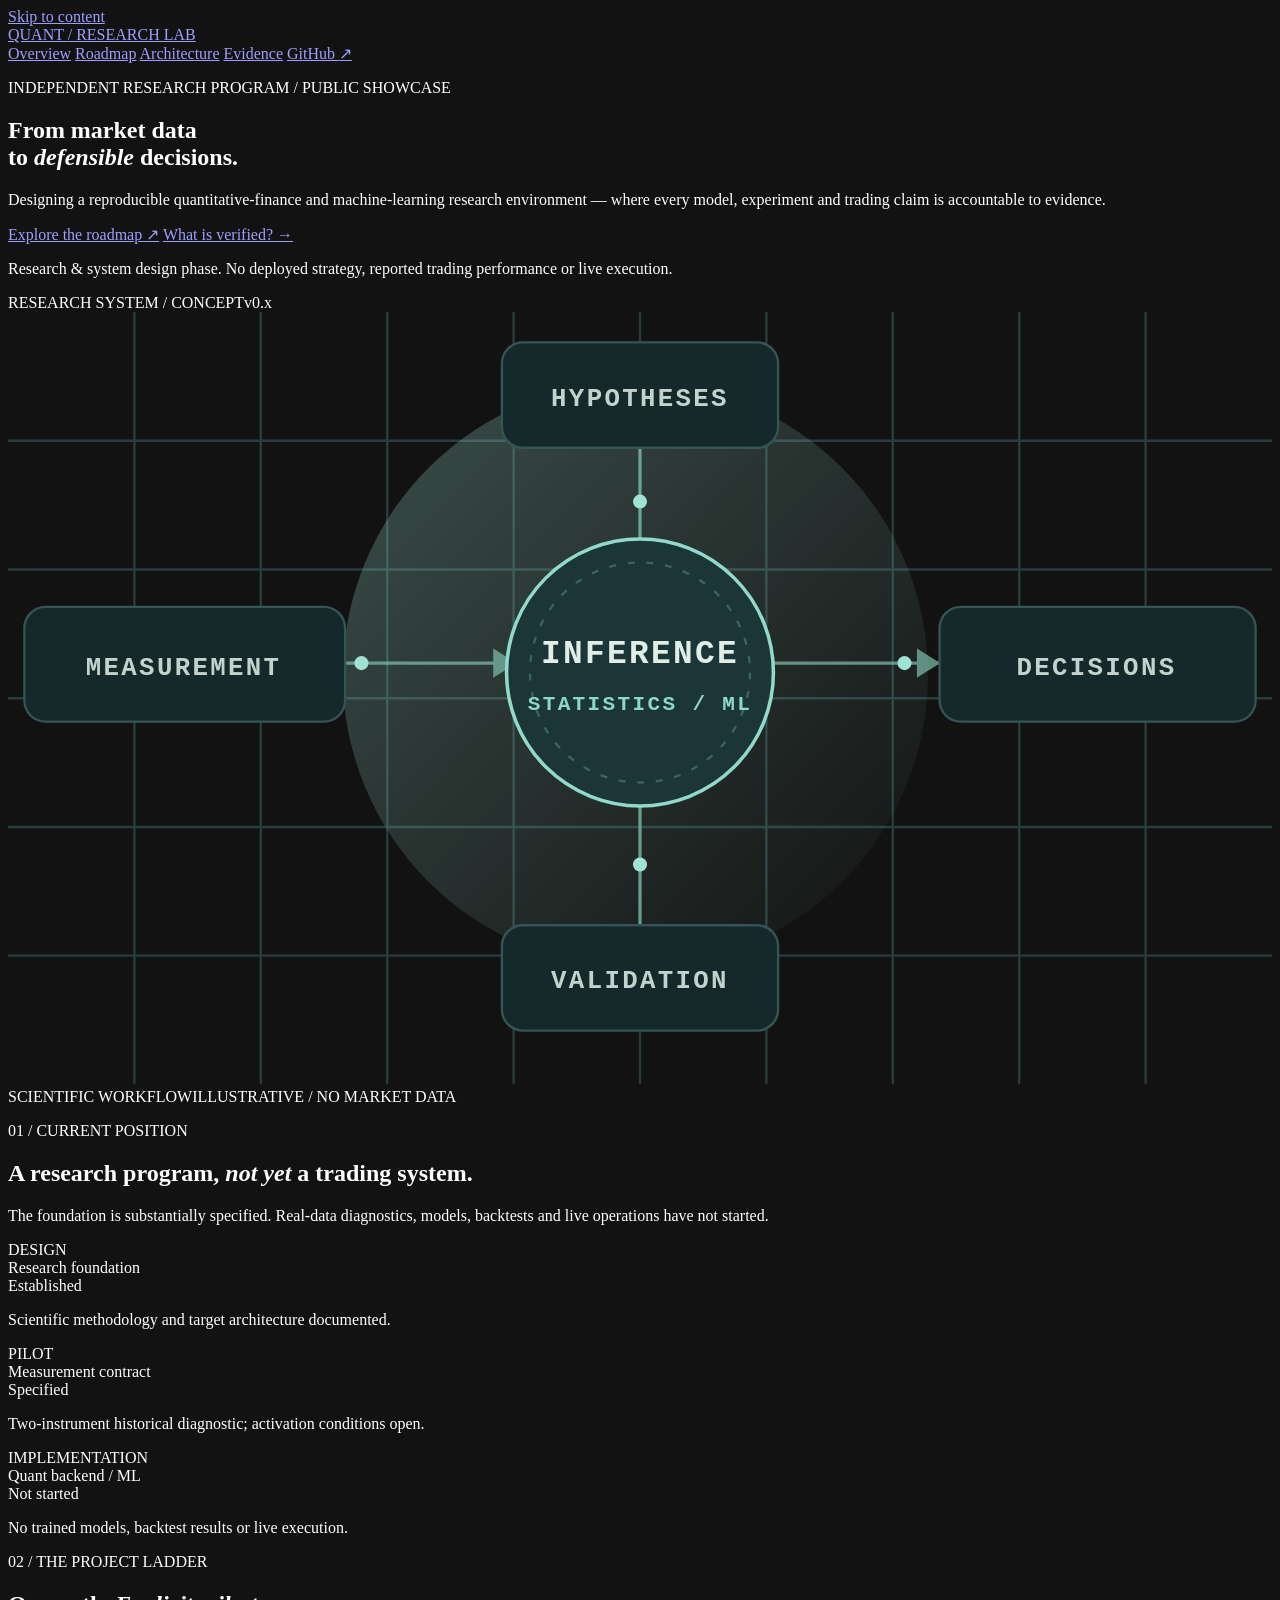
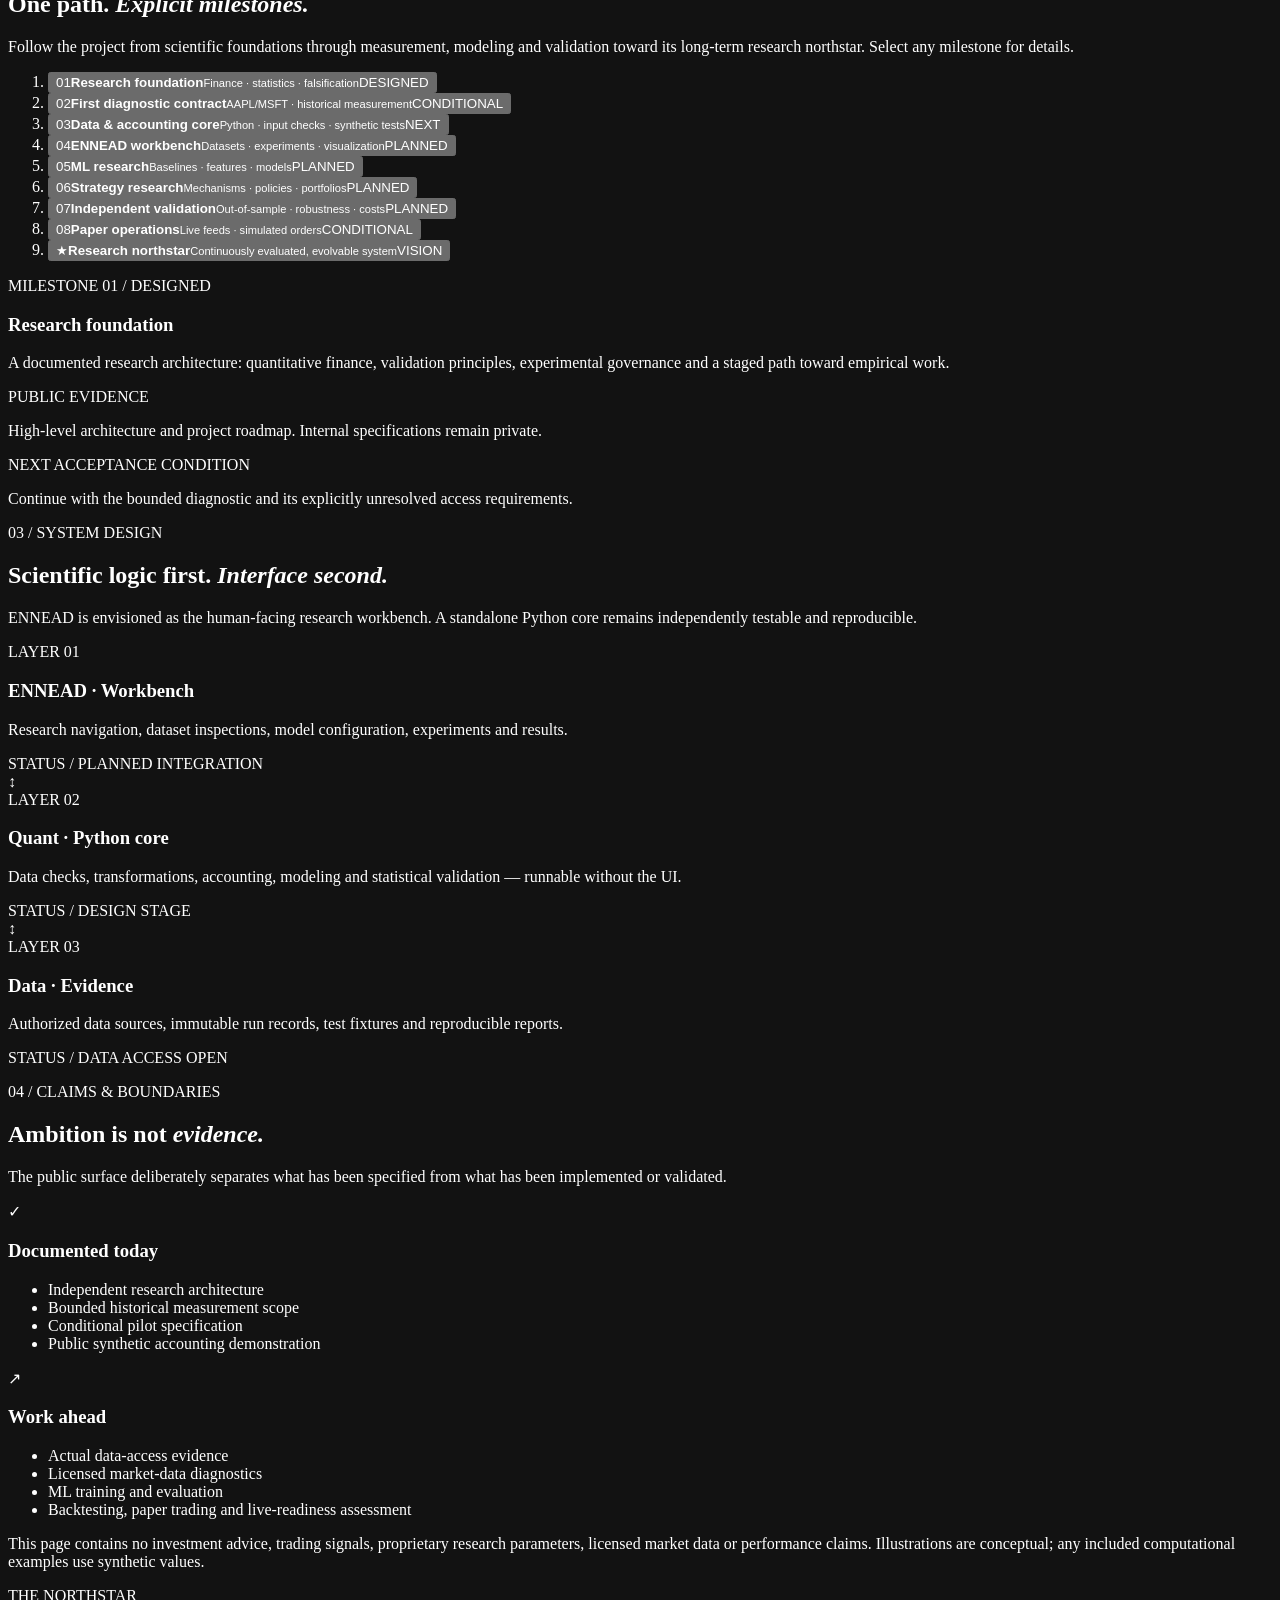
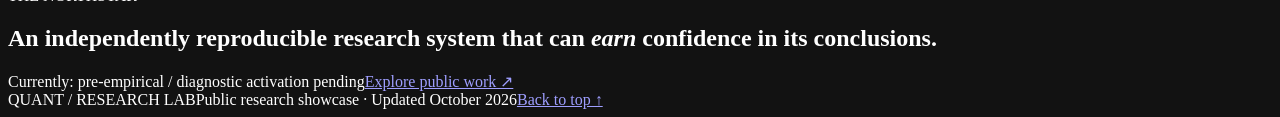
==== index.html @ 2a497c5c "Publish public quantitative research showcase foundation" ====
<!doctype html>
<html lang="en">
<head>
  <meta charset="utf-8" />
  <meta name="viewport" content="width=device-width, initial-scale=1" />
  <meta name="color-scheme" content="dark" />
  <meta name="description" content="An independent quantitative research program connecting market data, scientific validation and machine learning. Public overview and synthetic demonstration." />
  <meta property="og:title" content="Quant Research Lab | Research, rigor, implementation" />
  <meta property="og:description" content="A transparent project roadmap toward a reproducible quantitative ML research platform." />
  <title>Quant Research Lab — Project Overview</title>
  <link rel="icon" href="assets/favicon.svg" type="image/svg+xml" />
  <link rel="stylesheet" href="assets/styles.css" />
  <script src="assets/app.js" defer></script>
</head>
<body>
  <a class="skip" href="#main">Skip to content</a>
  <header class="topbar">
    <div class="container topbar-inner">
      <a class="brand" href="#top" aria-label="Quant Research Lab home">
        <span class="brand-icon" aria-hidden="true"><span></span><span></span><span></span></span>
        <span>QUANT <span class="brand-dim">/ RESEARCH LAB</span></span>
      </a>
      <nav class="nav" aria-label="Primary navigation">
        <a href="#overview">Overview</a>
        <a href="#roadmap">Roadmap</a>
        <a href="#architecture">Architecture</a>
        <a href="#evidence">Evidence</a>
        <a class="github-link" href="https://github.com/Weini247" rel="noopener noreferrer" target="_blank">GitHub ↗</a>
      </nav>
    </div>
  </header>
  <main id="main">
    <section class="hero container" id="top">
      <div class="hero-text">
        <p class="eyebrow"><span class="pulse" aria-hidden="true"></span> INDEPENDENT RESEARCH PROGRAM <span class="eyebrow-sep">/</span> PUBLIC SHOWCASE</p>
        <h1>From market data<br>to <em>defensible</em> decisions.</h1>
        <p class="lead">Designing a reproducible quantitative-finance and machine-learning research environment — where every model, experiment and trading claim is accountable to evidence.</p>
        <div class="hero-actions">
          <a class="primary-button" href="#roadmap">Explore the roadmap <span aria-hidden="true">↗</span></a>
          <a class="text-button" href="#evidence">What is verified? <span aria-hidden="true">→</span></a>
        </div>
        <p class="hero-footnote">Research & system design phase. No deployed strategy, reported trading performance or live execution.</p>
      </div>
      <div class="hero-visual" aria-label="Stylized system illustration showing the research process, not live market data">
        <div class="visual-topline"><span>RESEARCH SYSTEM / CONCEPT</span><span>v0.x</span></div>
        <svg viewBox="0 0 540 330" role="img" aria-label="Diagram linking measurement, inference, decisions and validation" xmlns="http://www.w3.org/2000/svg">
          <defs><linearGradient id="halo" x1="0" y1="0" x2="1" y2="1"><stop offset="0" stop-color="#9bdcce" stop-opacity=".3"/><stop offset="1" stop-color="#9bdcce" stop-opacity="0"/></linearGradient></defs>
          <g stroke="#273d3e" stroke-width="1" fill="none"><path d="M0 55H540M0 110H540M0 165H540M0 220H540M0 275H540M54 0V330M108 0V330M162 0V330M216 0V330M270 0V330M324 0V330M378 0V330M432 0V330M486 0V330"/></g>
          <circle cx="268" cy="155" r="125" fill="url(#halo)"/>
          <g stroke="#87cbba" stroke-width="1.4" fill="none" opacity=".65"><path d="M144 150H216"/><path d="M324 150H398"/><path d="M270 105V58"/><path d="M270 204V262"/><path d="M216 150l-8-5v10z" fill="#87cbba"/><path d="M397 150l-8-5v10z" fill="#87cbba"/></g>
          <g font-family="ui-monospace, SFMono-Regular, Consolas, monospace" text-anchor="middle" font-size="11" font-weight="600" letter-spacing="1">
          <rect x="7" y="126" width="137" height="49" rx="9" fill="#15282a" stroke="#355456"/><text x="75" y="155" fill="#c3d2cc">MEASUREMENT</text>
          <rect x="398" y="126" width="135" height="49" rx="9" fill="#15282a" stroke="#355456"/><text x="465" y="155" fill="#c3d2cc">DECISIONS</text>
          <rect x="211" y="13" width="118" height="45" rx="9" fill="#15282a" stroke="#355456"/><text x="270" y="40" fill="#c3d2cc">HYPOTHESES</text>
          <rect x="211" y="262" width="118" height="45" rx="9" fill="#15282a" stroke="#355456"/><text x="270" y="289" fill="#c3d2cc">VALIDATION</text>
          <circle cx="270" cy="154" r="57" fill="#1c3637" stroke="#91d9c8" stroke-width="1.5"/><circle cx="270" cy="154" r="47" fill="none" stroke="#6da998" stroke-opacity=".4" stroke-dasharray="3 5"/><text x="270" y="150" fill="#e0eee7" font-size="14">INFERENCE</text><text x="270" y="170" fill="#8dd8c6" font-size="9">STATISTICS / ML</text>
          </g>
          <g fill="#a0e3d4"><circle cx="151" cy="150" r="3"/><circle cx="383" cy="150" r="3"/><circle cx="270" cy="81" r="3"/><circle cx="270" cy="236" r="3"/></g>
        </svg>
        <div class="visual-bottom"><span><i class="legend-square"></i> SCIENTIFIC WORKFLOW</span><span>ILLUSTRATIVE / NO MARKET DATA</span></div>
      </div>
    </section>

    <section id="overview" class="container section overview">
      <div class="section-heading"><p class="eyebrow">01 / CURRENT POSITION</p><h2>A research program, <em>not yet</em> a trading system.</h2><p>The foundation is substantially specified. Real-data diagnostics, models, backtests and live operations have not started.</p></div>
      <div class="stats-grid">
        <article class="stat-card"><span class="stat-id">DESIGN</span><div class="stat-head">Research foundation</div><div class="stat-value">Established</div><p>Scientific methodology and target architecture documented.</p></article>
        <article class="stat-card"><span class="stat-id">PILOT</span><div class="stat-head">Measurement contract</div><div class="stat-value">Specified</div><p>Two-instrument historical diagnostic; activation conditions open.</p></article>
        <article class="stat-card"><span class="stat-id">IMPLEMENTATION</span><div class="stat-head">Quant backend / ML</div><div class="stat-value">Not started</div><p>No trained models, backtest results or live execution.</p></article>
      </div>
    </section>

    <section id="roadmap" class="container section roadmap-section">
      <div class="section-heading split-heading"><div><p class="eyebrow">02 / THE PROJECT LADDER</p><h2>One path. <em>Explicit milestones.</em></h2></div><p>Follow the project from scientific foundations through measurement, modeling and validation toward its long-term research northstar. Select any milestone for details.</p></div>
      <div class="roadmap-layout">
        <ol id="roadmap-list" class="timeline" aria-label="Project milestones">
          <li><button type="button" class="stage is-selected" data-stage="foundation"><span class="stage-index">01</span><span class="stage-text"><strong>Research foundation</strong><small>Finance · statistics · falsification</small></span><span class="state state-designed">DESIGNED</span></button></li>
          <li><button type="button" class="stage" data-stage="contract"><span class="stage-index">02</span><span class="stage-text"><strong>First diagnostic contract</strong><small>AAPL/MSFT · historical measurement</small></span><span class="state state-conditional">CONDITIONAL</span></button></li>
          <li><button type="button" class="stage" data-stage="data"><span class="stage-index">03</span><span class="stage-text"><strong>Data & accounting core</strong><small>Python · input checks · synthetic tests</small></span><span class="state state-next">NEXT</span></button></li>
          <li><button type="button" class="stage" data-stage="ennead"><span class="stage-index">04</span><span class="stage-text"><strong>ENNEAD workbench</strong><small>Datasets · experiments · visualization</small></span><span class="state">PLANNED</span></button></li>
          <li><button type="button" class="stage" data-stage="ml"><span class="stage-index">05</span><span class="stage-text"><strong>ML research</strong><small>Baselines · features · models</small></span><span class="state">PLANNED</span></button></li>
          <li><button type="button" class="stage" data-stage="strategies"><span class="stage-index">06</span><span class="stage-text"><strong>Strategy research</strong><small>Mechanisms · policies · portfolios</small></span><span class="state">PLANNED</span></button></li>
          <li><button type="button" class="stage" data-stage="validation"><span class="stage-index">07</span><span class="stage-text"><strong>Independent validation</strong><small>Out-of-sample · robustness · costs</small></span><span class="state">PLANNED</span></button></li>
          <li><button type="button" class="stage" data-stage="paper"><span class="stage-index">08</span><span class="stage-text"><strong>Paper operations</strong><small>Live feeds · simulated orders</small></span><span class="state">CONDITIONAL</span></button></li>
          <li><button type="button" class="stage" data-stage="northstar"><span class="stage-index stage-northstar">★</span><span class="stage-text"><strong>Research northstar</strong><small>Continuously evaluated, evolvable system</small></span><span class="state state-northstar">VISION</span></button></li>
        </ol>
        <aside class="stage-detail" id="stage-detail" aria-live="polite" aria-atomic="true"><p class="eyebrow" id="detail-label">MILESTONE 01 / DESIGNED</p><h3 id="detail-title">Research foundation</h3><p id="detail-body">A documented research architecture: quantitative finance, validation principles, experimental governance and a staged path toward empirical work.</p><div class="detail-divider"></div><p class="detail-key">PUBLIC EVIDENCE</p><p id="detail-evidence">High-level architecture and project roadmap. Internal specifications remain private.</p><p class="detail-key">NEXT ACCEPTANCE CONDITION</p><p id="detail-next">Continue with the bounded diagnostic and its explicitly unresolved access requirements.</p></aside>
      </div>
    </section>

    <section id="architecture" class="container section architecture-section">
      <div class="section-heading"><p class="eyebrow">03 / SYSTEM DESIGN</p><h2>Scientific logic first. <em>Interface second.</em></h2><p>ENNEAD is envisioned as the human-facing research workbench. A standalone Python core remains independently testable and reproducible.</p></div>
      <div class="architecture-grid">
        <div class="architecture-card"><div class="arch-index">LAYER 01</div><h3>ENNEAD · Workbench</h3><p>Research navigation, dataset inspections, model configuration, experiments and results.</p><span>STATUS / PLANNED INTEGRATION</span></div>
        <div class="arch-link" aria-hidden="true">↕</div>
        <div class="architecture-card"><div class="arch-index">LAYER 02</div><h3>Quant · Python core</h3><p>Data checks, transformations, accounting, modeling and statistical validation — runnable without the UI.</p><span>STATUS / DESIGN STAGE</span></div>
        <div class="arch-link" aria-hidden="true">↕</div>
        <div class="architecture-card"><div class="arch-index">LAYER 03</div><h3>Data · Evidence</h3><p>Authorized data sources, immutable run records, test fixtures and reproducible reports.</p><span>STATUS / DATA ACCESS OPEN</span></div>
      </div>
    </section>

    <section id="evidence" class="container section evidence-section">
      <div class="section-heading"><p class="eyebrow">04 / CLAIMS & BOUNDARIES</p><h2>Ambition is not <em>evidence.</em></h2><p>The public surface deliberately separates what has been specified from what has been implemented or validated.</p></div>
      <div class="evidence-grid">
        <div class="evidence-card"><span class="symbol-check">✓</span><h3>Documented today</h3><ul><li>Independent research architecture</li><li>Bounded historical measurement scope</li><li>Conditional pilot specification</li><li>Public synthetic accounting demonstration</li></ul></div>
        <div class="evidence-card"><span class="symbol-open">↗</span><h3>Work ahead</h3><ul><li>Actual data-access evidence</li><li>Licensed market-data diagnostics</li><li>ML training and evaluation</li><li>Backtesting, paper trading and live-readiness assessment</li></ul></div>
      </div>
      <p class="disclosure">This page contains no investment advice, trading signals, proprietary research parameters, licensed market data or performance claims. Illustrations are conceptual; any included computational examples use synthetic values.</p>
    </section>

    <section class="container section closing"><p class="eyebrow">THE NORTHSTAR</p><h2>An independently reproducible research system that can <em>earn</em> confidence in its conclusions.</h2><div class="closing-row"><span>Currently: pre-empirical / diagnostic activation pending</span><a href="https://github.com/Weini247" target="_blank" rel="noopener noreferrer">Explore public work ↗</a></div></section>
  </main>
  <footer class="footer"><div class="container footer-inner"><span>QUANT / RESEARCH LAB</span><span>Public research showcase · Updated October 2026</span><a href="#top">Back to top ↑</a></div></footer>
</body>
</html>
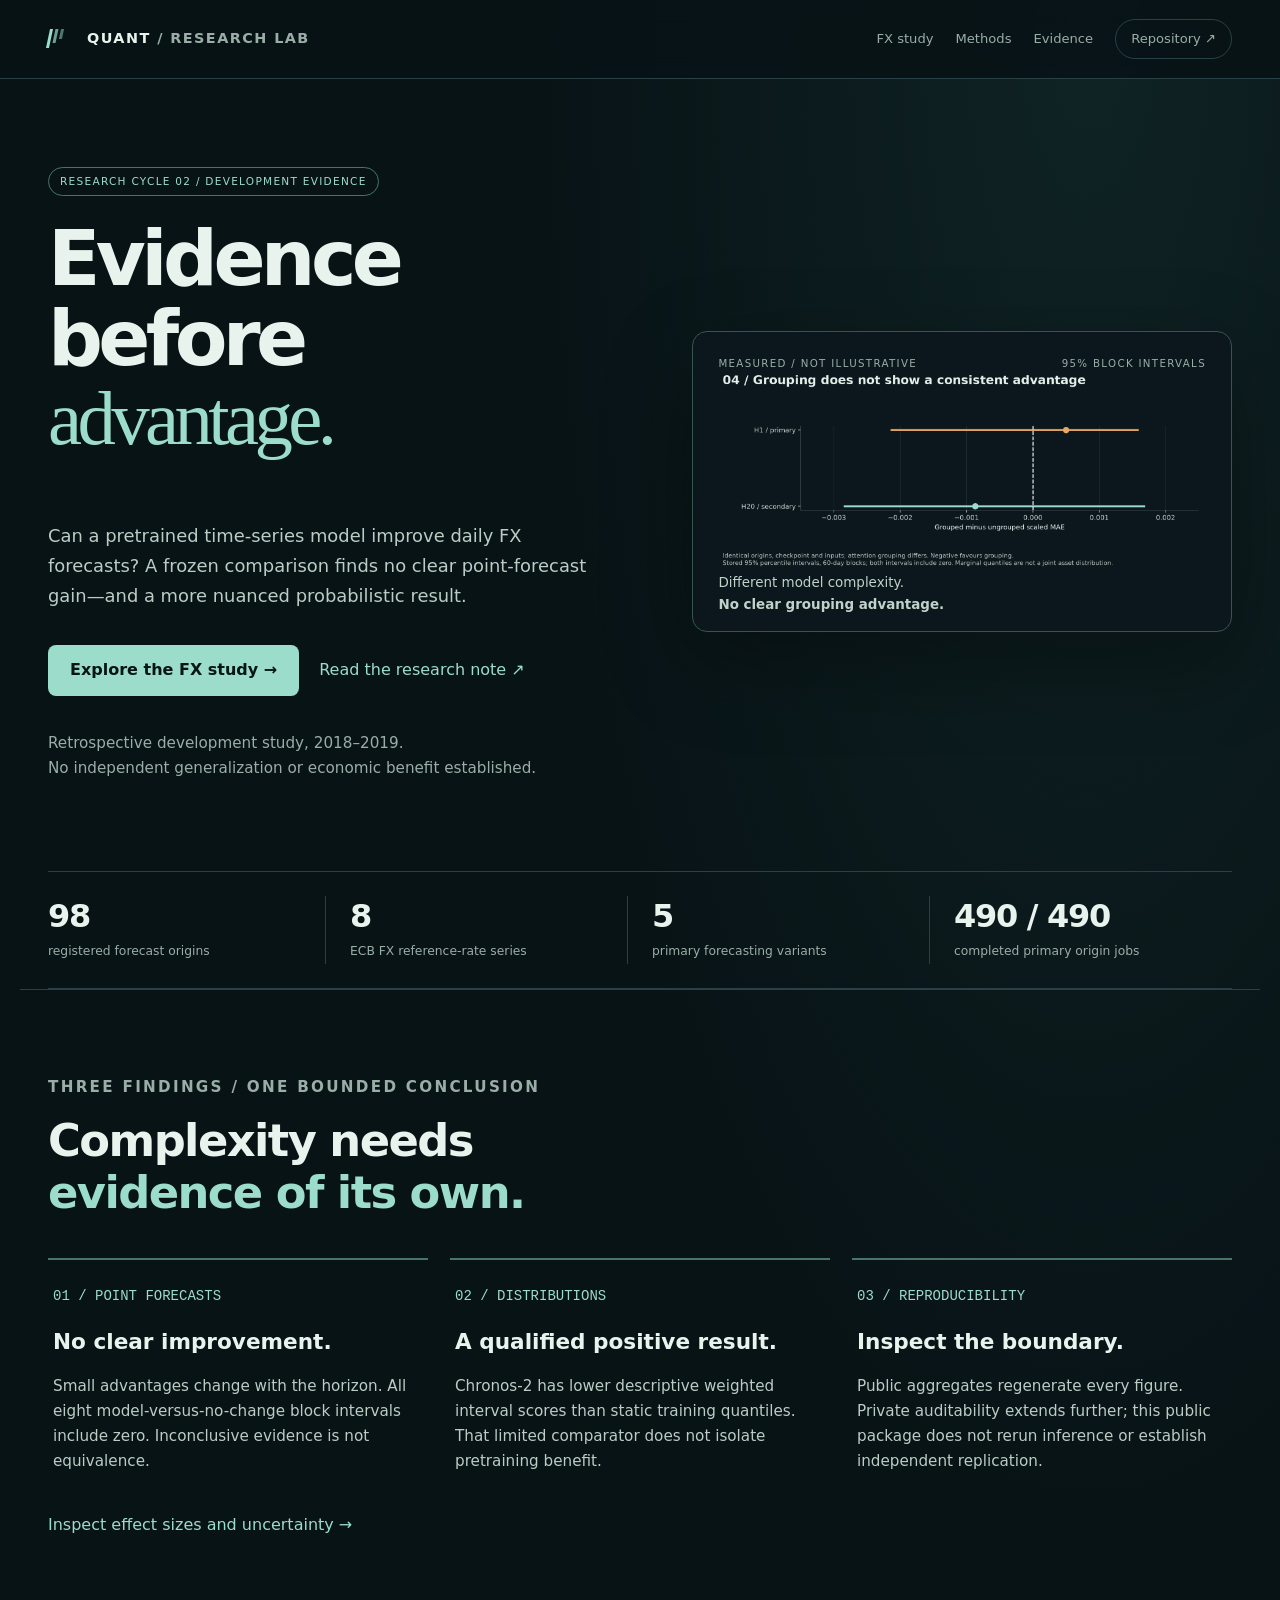
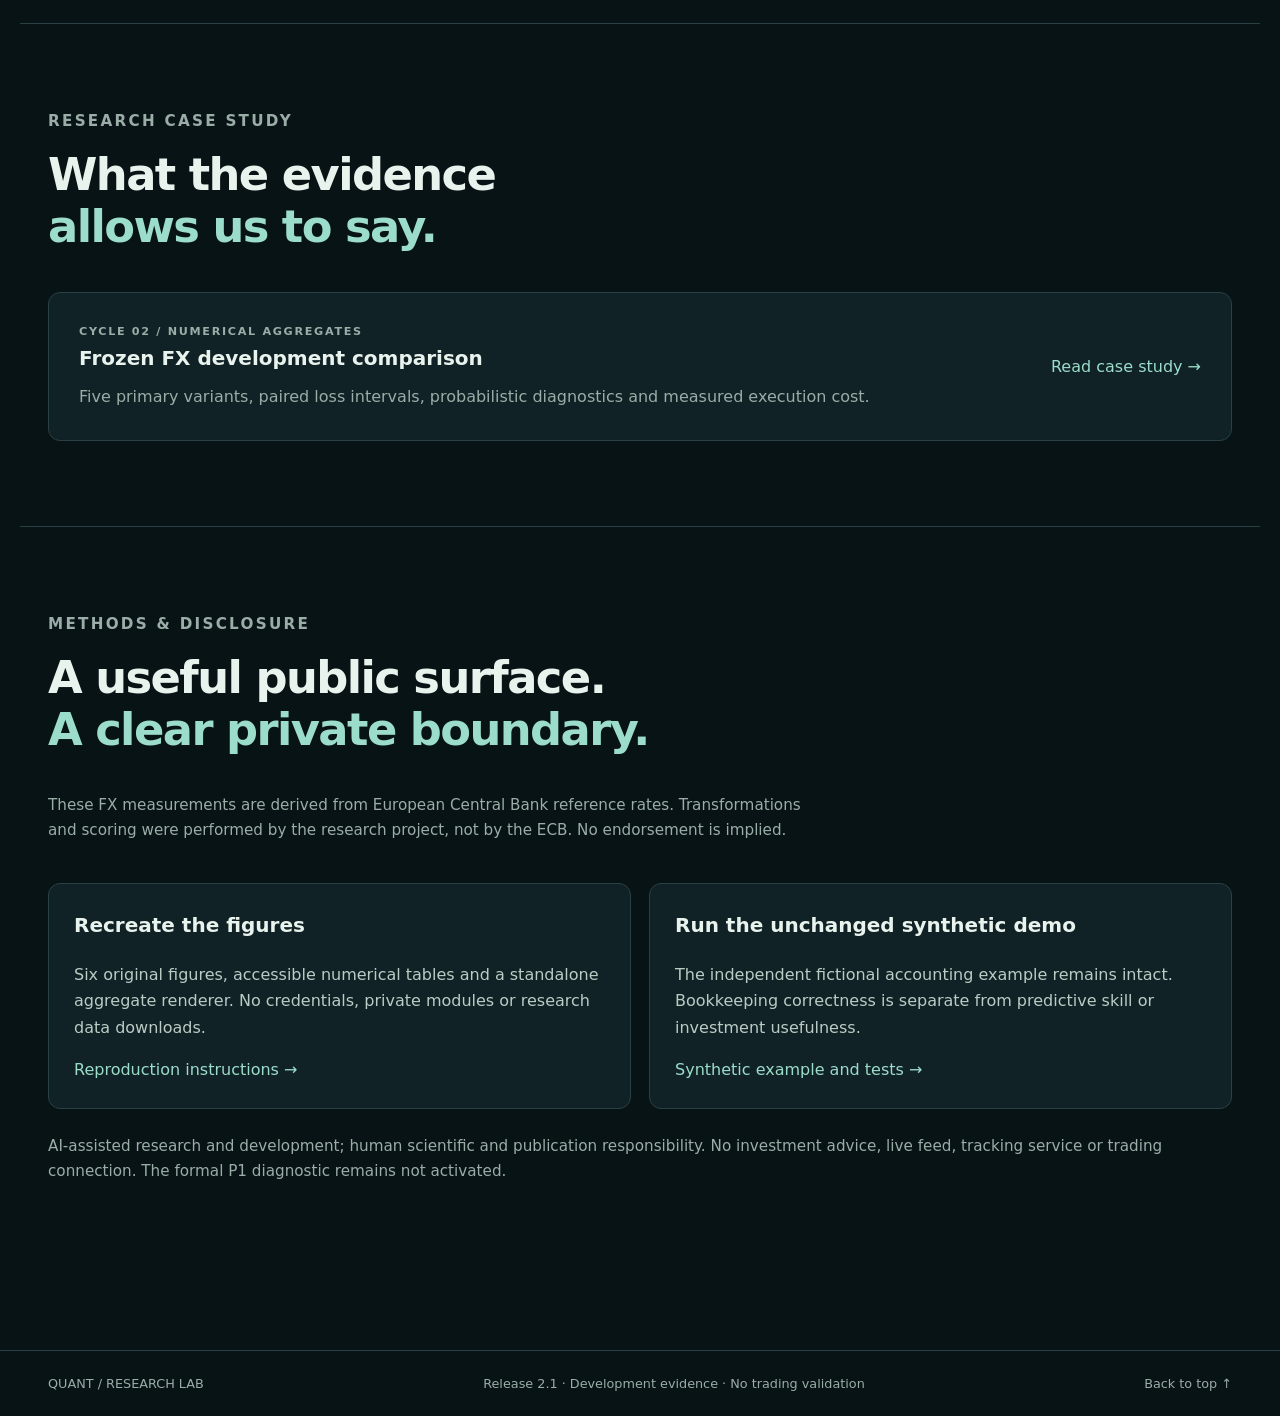
==== commit 9a5da277: "Release v2.1: publish verified FX development research showcase Publish ECB-derived development aggr" ====
--- a/index.html
+++ b/index.html
@@ -1,115 +1 @@
-<!doctype html>
-<html lang="en">
-<head>
-  <meta charset="utf-8" />
-  <meta name="viewport" content="width=device-width, initial-scale=1" />
-  <meta name="color-scheme" content="dark" />
-  <meta name="description" content="An independent quantitative research program connecting market data, scientific validation and machine learning. Public overview and synthetic demonstration." />
-  <meta property="og:title" content="Quant Research Lab | Research, rigor, implementation" />
-  <meta property="og:description" content="A transparent project roadmap toward a reproducible quantitative ML research platform." />
-  <title>Quant Research Lab — Project Overview</title>
-  <link rel="icon" href="assets/favicon.svg" type="image/svg+xml" />
-  <link rel="stylesheet" href="assets/styles.css" />
-  <script src="assets/app.js" defer></script>
-</head>
-<body>
-  <a class="skip" href="#main">Skip to content</a>
-  <header class="topbar">
-    <div class="container topbar-inner">
-      <a class="brand" href="#top" aria-label="Quant Research Lab home">
-        <span class="brand-icon" aria-hidden="true"><span></span><span></span><span></span></span>
-        <span>QUANT <span class="brand-dim">/ RESEARCH LAB</span></span>
-      </a>
-      <nav class="nav" aria-label="Primary navigation">
-        <a href="#overview">Overview</a>
-        <a href="#roadmap">Roadmap</a>
-        <a href="#architecture">Architecture</a>
-        <a href="#evidence">Evidence</a>
-        <a class="github-link" href="https://github.com/Weini247" rel="noopener noreferrer" target="_blank">GitHub ↗</a>
-      </nav>
-    </div>
-  </header>
-  <main id="main">
-    <section class="hero container" id="top">
-      <div class="hero-text">
-        <p class="eyebrow"><span class="pulse" aria-hidden="true"></span> INDEPENDENT RESEARCH PROGRAM <span class="eyebrow-sep">/</span> PUBLIC SHOWCASE</p>
-        <h1>From market data<br>to <em>defensible</em> decisions.</h1>
-        <p class="lead">Designing a reproducible quantitative-finance and machine-learning research environment — where every model, experiment and trading claim is accountable to evidence.</p>
-        <div class="hero-actions">
-          <a class="primary-button" href="#roadmap">Explore the roadmap <span aria-hidden="true">↗</span></a>
-          <a class="text-button" href="#evidence">What is verified? <span aria-hidden="true">→</span></a>
-        </div>
-        <p class="hero-footnote">Research & system design phase. No deployed strategy, reported trading performance or live execution.</p>
-      </div>
-      <div class="hero-visual" aria-label="Stylized system illustration showing the research process, not live market data">
-        <div class="visual-topline"><span>RESEARCH SYSTEM / CONCEPT</span><span>v0.x</span></div>
-        <svg viewBox="0 0 540 330" role="img" aria-label="Diagram linking measurement, inference, decisions and validation" xmlns="http://www.w3.org/2000/svg">
-          <defs><linearGradient id="halo" x1="0" y1="0" x2="1" y2="1"><stop offset="0" stop-color="#9bdcce" stop-opacity=".3"/><stop offset="1" stop-color="#9bdcce" stop-opacity="0"/></linearGradient></defs>
-          <g stroke="#273d3e" stroke-width="1" fill="none"><path d="M0 55H540M0 110H540M0 165H540M0 220H540M0 275H540M54 0V330M108 0V330M162 0V330M216 0V330M270 0V330M324 0V330M378 0V330M432 0V330M486 0V330"/></g>
-          <circle cx="268" cy="155" r="125" fill="url(#halo)"/>
-          <g stroke="#87cbba" stroke-width="1.4" fill="none" opacity=".65"><path d="M144 150H216"/><path d="M324 150H398"/><path d="M270 105V58"/><path d="M270 204V262"/><path d="M216 150l-8-5v10z" fill="#87cbba"/><path d="M397 150l-8-5v10z" fill="#87cbba"/></g>
-          <g font-family="ui-monospace, SFMono-Regular, Consolas, monospace" text-anchor="middle" font-size="11" font-weight="600" letter-spacing="1">
-          <rect x="7" y="126" width="137" height="49" rx="9" fill="#15282a" stroke="#355456"/><text x="75" y="155" fill="#c3d2cc">MEASUREMENT</text>
-          <rect x="398" y="126" width="135" height="49" rx="9" fill="#15282a" stroke="#355456"/><text x="465" y="155" fill="#c3d2cc">DECISIONS</text>
-          <rect x="211" y="13" width="118" height="45" rx="9" fill="#15282a" stroke="#355456"/><text x="270" y="40" fill="#c3d2cc">HYPOTHESES</text>
-          <rect x="211" y="262" width="118" height="45" rx="9" fill="#15282a" stroke="#355456"/><text x="270" y="289" fill="#c3d2cc">VALIDATION</text>
-          <circle cx="270" cy="154" r="57" fill="#1c3637" stroke="#91d9c8" stroke-width="1.5"/><circle cx="270" cy="154" r="47" fill="none" stroke="#6da998" stroke-opacity=".4" stroke-dasharray="3 5"/><text x="270" y="150" fill="#e0eee7" font-size="14">INFERENCE</text><text x="270" y="170" fill="#8dd8c6" font-size="9">STATISTICS / ML</text>
-          </g>
-          <g fill="#a0e3d4"><circle cx="151" cy="150" r="3"/><circle cx="383" cy="150" r="3"/><circle cx="270" cy="81" r="3"/><circle cx="270" cy="236" r="3"/></g>
-        </svg>
-        <div class="visual-bottom"><span><i class="legend-square"></i> SCIENTIFIC WORKFLOW</span><span>ILLUSTRATIVE / NO MARKET DATA</span></div>
-      </div>
-    </section>
-
-    <section id="overview" class="container section overview">
-      <div class="section-heading"><p class="eyebrow">01 / CURRENT POSITION</p><h2>A research program, <em>not yet</em> a trading system.</h2><p>The foundation is substantially specified. Real-data diagnostics, models, backtests and live operations have not started.</p></div>
-      <div class="stats-grid">
-        <article class="stat-card"><span class="stat-id">DESIGN</span><div class="stat-head">Research foundation</div><div class="stat-value">Established</div><p>Scientific methodology and target architecture documented.</p></article>
-        <article class="stat-card"><span class="stat-id">PILOT</span><div class="stat-head">Measurement contract</div><div class="stat-value">Specified</div><p>Two-instrument historical diagnostic; activation conditions open.</p></article>
-        <article class="stat-card"><span class="stat-id">IMPLEMENTATION</span><div class="stat-head">Quant backend / ML</div><div class="stat-value">Not started</div><p>No trained models, backtest results or live execution.</p></article>
-      </div>
-    </section>
-
-    <section id="roadmap" class="container section roadmap-section">
-      <div class="section-heading split-heading"><div><p class="eyebrow">02 / THE PROJECT LADDER</p><h2>One path. <em>Explicit milestones.</em></h2></div><p>Follow the project from scientific foundations through measurement, modeling and validation toward its long-term research northstar. Select any milestone for details.</p></div>
-      <div class="roadmap-layout">
-        <ol id="roadmap-list" class="timeline" aria-label="Project milestones">
-          <li><button type="button" class="stage is-selected" data-stage="foundation"><span class="stage-index">01</span><span class="stage-text"><strong>Research foundation</strong><small>Finance · statistics · falsification</small></span><span class="state state-designed">DESIGNED</span></button></li>
-          <li><button type="button" class="stage" data-stage="contract"><span class="stage-index">02</span><span class="stage-text"><strong>First diagnostic contract</strong><small>AAPL/MSFT · historical measurement</small></span><span class="state state-conditional">CONDITIONAL</span></button></li>
-          <li><button type="button" class="stage" data-stage="data"><span class="stage-index">03</span><span class="stage-text"><strong>Data & accounting core</strong><small>Python · input checks · synthetic tests</small></span><span class="state state-next">NEXT</span></button></li>
-          <li><button type="button" class="stage" data-stage="ennead"><span class="stage-index">04</span><span class="stage-text"><strong>ENNEAD workbench</strong><small>Datasets · experiments · visualization</small></span><span class="state">PLANNED</span></button></li>
-          <li><button type="button" class="stage" data-stage="ml"><span class="stage-index">05</span><span class="stage-text"><strong>ML research</strong><small>Baselines · features · models</small></span><span class="state">PLANNED</span></button></li>
-          <li><button type="button" class="stage" data-stage="strategies"><span class="stage-index">06</span><span class="stage-text"><strong>Strategy research</strong><small>Mechanisms · policies · portfolios</small></span><span class="state">PLANNED</span></button></li>
-          <li><button type="button" class="stage" data-stage="validation"><span class="stage-index">07</span><span class="stage-text"><strong>Independent validation</strong><small>Out-of-sample · robustness · costs</small></span><span class="state">PLANNED</span></button></li>
-          <li><button type="button" class="stage" data-stage="paper"><span class="stage-index">08</span><span class="stage-text"><strong>Paper operations</strong><small>Live feeds · simulated orders</small></span><span class="state">CONDITIONAL</span></button></li>
-          <li><button type="button" class="stage" data-stage="northstar"><span class="stage-index stage-northstar">★</span><span class="stage-text"><strong>Research northstar</strong><small>Continuously evaluated, evolvable system</small></span><span class="state state-northstar">VISION</span></button></li>
-        </ol>
-        <aside class="stage-detail" id="stage-detail" aria-live="polite" aria-atomic="true"><p class="eyebrow" id="detail-label">MILESTONE 01 / DESIGNED</p><h3 id="detail-title">Research foundation</h3><p id="detail-body">A documented research architecture: quantitative finance, validation principles, experimental governance and a staged path toward empirical work.</p><div class="detail-divider"></div><p class="detail-key">PUBLIC EVIDENCE</p><p id="detail-evidence">High-level architecture and project roadmap. Internal specifications remain private.</p><p class="detail-key">NEXT ACCEPTANCE CONDITION</p><p id="detail-next">Continue with the bounded diagnostic and its explicitly unresolved access requirements.</p></aside>
-      </div>
-    </section>
-
-    <section id="architecture" class="container section architecture-section">
-      <div class="section-heading"><p class="eyebrow">03 / SYSTEM DESIGN</p><h2>Scientific logic first. <em>Interface second.</em></h2><p>ENNEAD is envisioned as the human-facing research workbench. A standalone Python core remains independently testable and reproducible.</p></div>
-      <div class="architecture-grid">
-        <div class="architecture-card"><div class="arch-index">LAYER 01</div><h3>ENNEAD · Workbench</h3><p>Research navigation, dataset inspections, model configuration, experiments and results.</p><span>STATUS / PLANNED INTEGRATION</span></div>
-        <div class="arch-link" aria-hidden="true">↕</div>
-        <div class="architecture-card"><div class="arch-index">LAYER 02</div><h3>Quant · Python core</h3><p>Data checks, transformations, accounting, modeling and statistical validation — runnable without the UI.</p><span>STATUS / DESIGN STAGE</span></div>
-        <div class="arch-link" aria-hidden="true">↕</div>
-        <div class="architecture-card"><div class="arch-index">LAYER 03</div><h3>Data · Evidence</h3><p>Authorized data sources, immutable run records, test fixtures and reproducible reports.</p><span>STATUS / DATA ACCESS OPEN</span></div>
-      </div>
-    </section>
-
-    <section id="evidence" class="container section evidence-section">
-      <div class="section-heading"><p class="eyebrow">04 / CLAIMS & BOUNDARIES</p><h2>Ambition is not <em>evidence.</em></h2><p>The public surface deliberately separates what has been specified from what has been implemented or validated.</p></div>
-      <div class="evidence-grid">
-        <div class="evidence-card"><span class="symbol-check">✓</span><h3>Documented today</h3><ul><li>Independent research architecture</li><li>Bounded historical measurement scope</li><li>Conditional pilot specification</li><li>Public synthetic accounting demonstration</li></ul></div>
-        <div class="evidence-card"><span class="symbol-open">↗</span><h3>Work ahead</h3><ul><li>Actual data-access evidence</li><li>Licensed market-data diagnostics</li><li>ML training and evaluation</li><li>Backtesting, paper trading and live-readiness assessment</li></ul></div>
-      </div>
-      <p class="disclosure">This page contains no investment advice, trading signals, proprietary research parameters, licensed market data or performance claims. Illustrations are conceptual; any included computational examples use synthetic values.</p>
-    </section>
-
-    <section class="container section closing"><p class="eyebrow">THE NORTHSTAR</p><h2>An independently reproducible research system that can <em>earn</em> confidence in its conclusions.</h2><div class="closing-row"><span>Currently: pre-empirical / diagnostic activation pending</span><a href="https://github.com/Weini247" target="_blank" rel="noopener noreferrer">Explore public work ↗</a></div></section>
-  </main>
-  <footer class="footer"><div class="container footer-inner"><span>QUANT / RESEARCH LAB</span><span>Public research showcase · Updated October 2026</span><a href="#top">Back to top ↑</a></div></footer>
-</body>
-</html>+<!doctype html><html lang="en"><head><meta charset="utf-8"><meta name="viewport" content="width=device-width, initial-scale=1"><meta name="color-scheme" content="dark"><meta name="description" content="A reproducible visual case study of five FX forecasting variants on 98 development origins. No clear point-forecast improvement; no independent validation."><meta http-equiv="Content-Security-Policy" content="default-src 'self'; script-src 'self'; style-src 'self'; img-src 'self'; connect-src 'none'; object-src 'none'; base-uri 'none'; form-action 'none'"><title>Evidence before advantage — Quant Research Lab</title><link rel="icon" href="assets/favicon.svg" type="image/svg+xml"><link rel="stylesheet" href="assets/styles.css"><link rel="stylesheet" href="assets/fx.css"><script src="assets/fx-data.js" defer></script><script src="assets/fx.js" defer></script></head><body><a class="skip" href="#main">Skip to content</a><header class="topbar"><div class="container topbar-inner"><a class="brand" href="index.html" aria-label="Quant Research Lab home"><span class="brand-icon" aria-hidden="true"><span></span><span></span><span></span></span><span>QUANT <span class="brand-dim">/ RESEARCH LAB</span></span></a><nav class="nav" aria-label="Primary navigation"><a href="fx-development.html">FX study</a><a href="fx-development.html#methods">Methods</a><a href="fx-development.html#reproduction">Evidence</a><a href="https://github.com/Weini247/quant-research-showcase" class="github-link">Repository ↗</a></nav></div></header><main id="main"><section class="container hero-v2"><div><p class="badge">RESEARCH CYCLE 02 / DEVELOPMENT EVIDENCE</p><h1>Evidence before<br><em>advantage.</em></h1><p class="lead">Can a pretrained time-series model improve daily FX forecasts? A frozen comparison finds no clear point-forecast gain—and a more nuanced probabilistic result.</p><div class="hero-actions"><a class="primary-button" href="fx-development.html">Explore the FX study →</a><a class="text-button" href="research/fx-development/CASE_STUDY.md">Read the research note ↗</a></div><p class="hero-footnote">Retrospective development study, 2018–2019.<br>No independent generalization or economic benefit established.</p></div><aside class="hero-plate" aria-label="Observed grouping comparison"><div class="plate-head"><span>MEASURED / NOT ILLUSTRATIVE</span><span>95% BLOCK INTERVALS</span></div><img src="research/fx-development/figures/F4-grouping-ablation.png" width="1100" height="410" alt="Grouping comparison at H1 and H20. Both stored uncertainty intervals cross the zero reference."><p class="plate-note">Different model complexity.<br><strong>No clear grouping advantage.</strong></p></aside></section><div class="container"><div class="facts" aria-label="Study scope"><div><strong>98</strong><span>registered forecast origins</span></div><div><strong>8</strong><span>ECB FX reference-rate series</span></div><div><strong>5</strong><span>primary forecasting variants</span></div><div><strong>490 / 490</strong><span>completed primary origin jobs</span></div></div></div><section class="container section"><div class="section-heading"><p class="eyebrow">THREE FINDINGS / ONE BOUNDED CONCLUSION</p><h2>Complexity needs<br><em>evidence of its own.</em></h2></div><div class="finding-grid"><article class="finding"><span class="number">01 / POINT FORECASTS</span><h3>No clear improvement.</h3><p>Small advantages change with the horizon. All eight model-versus-no-change block intervals include zero. Inconclusive evidence is not equivalence.</p></article><article class="finding"><span class="number">02 / DISTRIBUTIONS</span><h3>A qualified positive result.</h3><p>Chronos-2 has lower descriptive weighted interval scores than static training quantiles. That limited comparator does not isolate pretraining benefit.</p></article><article class="finding"><span class="number">03 / REPRODUCIBILITY</span><h3>Inspect the boundary.</h3><p>Public aggregates regenerate every figure. Private auditability extends further; this public package does not rerun inference or establish independent replication.</p></article></div><a class="text-button" href="fx-development.html#results">Inspect effect sizes and uncertainty →</a></section><section class="container section"><div class="section-heading"><p class="eyebrow">RESEARCH CASE STUDY</p><h2>What the evidence<br><em>allows us to say.</em></h2></div><a class="paper-link" href="fx-development.html"><div><p class="eyebrow">CYCLE 02 / NUMERICAL AGGREGATES</p><h3>Frozen FX development comparison</h3><p>Five primary variants, paired loss intervals, probabilistic diagnostics and measured execution cost.</p></div><span class="text-button">Read case study →</span></a></section><section class="container section"><div class="section-heading"><p class="eyebrow">METHODS & DISCLOSURE</p><h2>A useful public surface.<br><em>A clear private boundary.</em></h2><p>These FX measurements are derived from European Central Bank reference rates. Transformations and scoring were performed by the research project, not by the ECB. No endorsement is implied.</p></div><div class="evidence-grid"><article class="evidence-card"><h3>Recreate the figures</h3><p>Six original figures, accessible numerical tables and a standalone aggregate renderer. No credentials, private modules or research data downloads.</p><a class="text-button" href="research/fx-development/README.md">Reproduction instructions →</a></article><article class="evidence-card"><h3>Run the unchanged synthetic demo</h3><p>The independent fictional accounting example remains intact. Bookkeeping correctness is separate from predictive skill or investment usefulness.</p><a class="text-button" href="examples/synthetic_accounting/README.md">Synthetic example and tests →</a></article></div><p class="disclosure">AI-assisted research and development; human scientific and publication responsibility. No investment advice, live feed, tracking service or trading connection. The formal P1 diagnostic remains not activated.</p></section></main><footer class="footer v2-footer"><div class="container footer-inner"><span>QUANT / RESEARCH LAB</span><span>Release 2.1 · Development evidence · No trading validation</span><a href="#main">Back to top ↑</a></div></footer></body></html>
--- a/assets/styles.css
+++ b/assets/styles.css
@@ -0,0 +1,4 @@
+/* Responsive public-only design */
+:root{color-scheme:dark;--bg:#081316;--fg:#e9f3ed;--muted:#9aada7;--line:#294044;--accent:#9bdcca;--panel:#112226}*{box-sizing:border-box}html{scroll-behavior:smooth}body{margin:0;background:radial-gradient(ellipse at 85% 5%,#163332,transparent 38%),var(--bg);font:16px/1.65 Inter,system-ui,-apple-system,Segoe UI,sans-serif;color:var(--fg)}a{color:inherit;text-decoration:none}a:hover{color:var(--accent)}button{font:inherit}.container{max-width:1170px;margin:0 auto;padding:0 28px}.skip{position:absolute;left:-9999px}.skip:focus{left:12px;top:12px;z-index:30;background:#fff;color:#000;padding:8px}.topbar{border-bottom:1px solid var(--line);position:sticky;top:0;z-index:10;background:#081316e9;backdrop-filter:blur(12px)}.topbar-inner,.nav,.topbar .brand,.footer-inner,.closing-row{display:flex;align-items:center;justify-content:space-between;gap:24px}.topbar-inner{min-height:78px}.nav{gap:25px;font-size:.89rem;color:var(--muted)}.brand{font-size:.9rem;letter-spacing:.1em;font-weight:800}.brand-dim{color:var(--muted)}.brand-icon{display:inline-flex;gap:3px}.brand-icon span{height:19px;width:3px;background:var(--accent);display:block;transform:skew(-12deg)}.brand-icon span:nth-child(2){height:14px;opacity:.7}.brand-icon span:nth-child(3){height:10px;opacity:.5}.github-link{border:1px solid var(--line);padding:8px 15px;border-radius:30px}.hero{min-height:620px;display:grid;grid-template-columns:1.03fr 1fr;align-items:center;gap:55px;padding-top:76px;padding-bottom:90px}.eyebrow,.stat-id,.arch-index,.detail-key{letter-spacing:.15em;text-transform:uppercase;font-size:.7rem;font-weight:700;color:var(--accent)}.eyebrow-sep{padding:0 10px;color:var(--muted)}h1,h2,h3,p{margin-top:0}h1{font-size:clamp(2.5rem,5vw,4.8rem);line-height:1.1;letter-spacing:-.055em}h2{font-size:clamp(2rem,3.5vw,3.1rem);line-height:1.15;letter-spacing:-.035em}h3{font-size:1.25rem}em{font-style:normal;color:var(--accent)}.lead{font-size:1.13rem;color:#bbccc5;max-width:580px}.hero-actions{display:flex;gap:20px;align-items:center;margin:35px 0}.primary-button{background:var(--accent);color:#071614;padding:12px 22px;border-radius:8px;font-weight:700}.primary-button:hover{color:#071614;background:#bceade}.text-button{color:var(--accent)}.hero-footnote,.section-heading>p,.closing-row,.disclosure{color:var(--muted);font-size:.95rem}.hero-visual{border:1px solid var(--line);border-radius:14px;background:#0d2022;box-shadow:0 25px 100px #0005;overflow:hidden}.hero-visual svg{width:100%;display:block}.visual-topline,.visual-bottom{display:flex;justify-content:space-between;gap:10px;padding:16px;font-size:.67rem;letter-spacing:.11em;color:#a6c1b9;border-bottom:1px solid var(--line)}.visual-bottom{border:0;border-top:1px solid var(--line)}.legend-square{display:inline-block;background:var(--accent);width:7px;height:7px;margin-right:8px}.section{padding-top:85px;padding-bottom:85px;border-top:1px solid var(--line)}.section-heading{max-width:780px;margin-bottom:40px}.split-heading{display:flex;max-width:none;gap:65px;justify-content:space-between}.split-heading>*{flex:1}.stats-grid,.evidence-grid{display:grid;grid-template-columns:repeat(3,1fr);gap:18px}.stat-card,.architecture-card,.evidence-card,.stage-detail{background:var(--panel);border:1px solid var(--line);border-radius:12px;padding:25px}.stat-head{font-size:.91rem;margin-top:12px;color:var(--muted)}.stat-value{font-size:1.65rem;font-weight:700;letter-spacing:-.03em;margin:5px 0}.stat-card p,.architecture-card p,.evidence-card li{color:var(--muted);font-size:.91rem}.roadmap-layout{display:grid;grid-template-columns:1.25fr 1fr;gap:25px;align-items:start}.timeline{list-style:none;margin:0;padding:0}.timeline li:not(:last-child){border-left:1px solid var(--line);margin-left:19px;padding-left:18px;padding-bottom:9px}.timeline li:last-child{margin-left:19px;padding-left:18px}.stage{display:flex;align-items:center;gap:15px;width:100%;text-align:left;background:var(--panel);color:var(--fg);border:1px solid var(--line);border-radius:10px;padding:13px 14px;cursor:pointer}.stage:hover,.stage.is-selected{border-color:var(--accent);background:#173331}.stage-index{font-family:monospace;color:var(--accent);font-size:.95rem}.stage-text{display:flex;flex:1;flex-direction:column;gap:2px}.stage-text strong{font-size:.93rem}.stage-text small{color:var(--muted);font-size:.78rem}.state{border:1px solid var(--line);border-radius:50px;padding:4px 7px;font-size:.65rem;letter-spacing:.06em;color:var(--muted)}.state-designed,.state-next,.state-northstar{color:var(--accent);border-color:#3d6c63}.stage-detail{position:sticky;top:105px;min-height:370px}.stage-detail h3{font-size:1.75rem}.stage-detail p{color:var(--muted)}.stage-detail .detail-key{color:var(--accent)}.detail-divider{height:1px;background:var(--line);margin:20px 0}.architecture-grid{display:flex;flex-direction:column;max-width:760px;margin:0 auto;text-align:center;align-items:stretch}.architecture-card{padding:30px}.architecture-card span{font-size:.72rem;color:var(--accent);letter-spacing:.08em}.arch-link{color:var(--accent);font-size:1.8rem}.evidence-grid{grid-template-columns:1fr 1fr}.evidence-card ul{padding-left:20px}.symbol-check,.symbol-open{color:var(--accent);font-size:1.5rem}.disclosure{margin-top:25px}.closing{text-align:center}.closing h2{max-width:800px;margin:20px auto 45px}.footer{border-top:1px solid var(--line);color:var(--muted);font-size:.8rem;padding:22px 0}@media(max-width:850px){.hero,.roadmap-layout{grid-template-columns:1fr}.hero{gap:30px;padding-top:65px}.stage-detail{position:static}.stats-grid{grid-template-columns:1fr}.split-heading{display:block}.nav{gap:10px}.topbar-inner{flex-wrap:wrap;padding-top:12px;padding-bottom:12px}.section{padding-top:65px;padding-bottom:65px}}@media(max-width:520px){.container{padding-left:16px;padding-right:16px}.nav{flex-wrap:wrap;font-size:.78rem}.hero{min-height:auto}.hero-actions{flex-wrap:wrap}.evidence-grid{grid-template-columns:1fr}.state{display:none}.visual-topline,.visual-bottom{font-size:.55rem}}
+/* Research Cycle 01: conceptual presentation; no empirical chart styles. */
+.hero{grid-template-columns:1.12fr .88fr;gap:60px;min-height:660px}.hero h1{font-size:clamp(2.9rem,5vw,4.7rem)}.research-note{padding:40px;border:1px solid #3c665e;background:linear-gradient(145deg,#16322e,#102126);border-radius:16px;box-shadow:0 24px 70px #0003}.research-note h2{font-size:clamp(1.8rem,3vw,2.6rem)}.research-note p{color:#bbccc5}.research-note .eyebrow{color:var(--accent)}.note-rule{height:1px;background:var(--line);margin:25px 0}.research-note .note-emphasis{font-size:1.35rem;color:var(--fg)}.small-note{font-size:.85rem}.callout{margin-top:28px;padding:30px;border-left:3px solid var(--accent);background:#112226;border-radius:0 12px 12px 0}.callout p{max-width:850px;color:#bbccc5}.workflow{margin:0 0 25px;overflow:auto}.workflow img{display:block;width:100%;height:auto;min-width:720px}.workflow figcaption{font-size:.85rem;color:var(--muted);margin:12px 0}.evidence-card p{color:#bbccc5}pre{white-space:pre-wrap;overflow-wrap:anywhere;background:#09181b;border:1px solid var(--line);padding:18px;border-radius:8px;font-size:.82rem}code{font-family:ui-monospace,Consolas,monospace}.stage:focus-visible,a:focus-visible{outline:3px solid #d8f2aa;outline-offset:4px}.nav{flex-wrap:wrap}.closing p{max-width:780px;margin:0 auto}.stage-detail{min-height:390px}@media(max-width:850px){.hero{grid-template-columns:1fr;gap:24px;min-height:auto;padding-bottom:55px}.research-note{padding:28px}.hero h1{font-size:clamp(2.6rem,8vw,4rem)}}@media(prefers-reduced-motion:reduce){html{scroll-behavior:auto}*{animation:none!important;transition:none!important}}
--- a/assets/fx.css
+++ b/assets/fx.css
@@ -0,0 +1,6 @@
+/* FX research presentation. All data are curated, local development aggregates. */
+:root{--fx-blue:#83b9ea;--fx-amber:#e5aa64;--fx-purple:#cfb3e8}body{background:radial-gradient(ellipse at 85% 0,#17333380,transparent 36%),var(--bg)}.container{max-width:1240px}.topbar .nav{font-size:.82rem;gap:22px}.hero-v2{display:grid;grid-template-columns:1.05fr .95fr;gap:48px;padding-top:88px;padding-bottom:75px;align-items:center}.hero-v2 h1{font-size:clamp(3.2rem,6vw,5.5rem);line-height:1.03;font-weight:600;letter-spacing:-.06em}.hero-v2 h1 em,.editorial{font-family:Georgia,'Times New Roman',serif;font-weight:400}.hero-v2 .lead{font-size:1.12rem;max-width:570px}.badge{display:inline-block;border:1px solid #477568;border-radius:100px;padding:5px 11px;font-size:.66rem;letter-spacing:.12em;color:var(--accent);margin:0 0 23px}.hero-plate{background:#0b171c;border:1px solid #37554f;border-radius:15px;padding:23px 0 15px;box-shadow:0 30px 90px #0005}.hero-plate .plate-head{padding:0 25px;display:flex;justify-content:space-between;gap:10px;color:var(--muted);font-size:.64rem;letter-spacing:.13em}.hero-plate img{width:100%;display:block}.plate-note{font-size:.84rem;padding:0 25px;color:#c0d2c9;margin:0}.facts{display:grid;grid-template-columns:repeat(4,1fr);border-top:1px solid var(--line);border-bottom:1px solid var(--line);padding:24px 0;gap:24px}.facts div:not(:last-child){border-right:1px solid var(--line)}.facts strong{display:block;font-size:2rem;letter-spacing:-.04em;line-height:1.3}.facts span{font-size:.77rem;color:var(--muted)}.finding-grid{display:grid;grid-template-columns:repeat(3,1fr);gap:22px}.finding{border-top:2px solid #477568;padding:22px 5px}.finding .number{color:var(--accent);font:14px ui-monospace,Consolas,monospace}.finding h3{margin:15px 0;font-size:1.35rem}.finding p{color:#bbccc5;font-size:.95rem}.paper-link{display:flex;justify-content:space-between;gap:25px;align-items:center;border:1px solid var(--line);border-radius:12px;padding:30px;background:var(--panel)}.paper-link p{color:var(--muted);margin:0}.paper-link h3{margin-bottom:9px}.case-header{padding-top:65px;padding-bottom:50px}.case-header h1{font-size:clamp(2.6rem,5.3vw,4.9rem);max-width:940px;margin-bottom:25px}.case-header .lead{max-width:800px}.case-meta{display:flex;flex-wrap:wrap;gap:9px 22px;font-size:.8rem;color:var(--muted)}.case-toc{display:flex;flex-wrap:wrap;gap:10px 26px;padding:22px 0;border-top:1px solid var(--line);border-bottom:1px solid var(--line);font-size:.83rem;color:var(--accent)}.case-section{padding-top:65px;scroll-margin-top:110px}.case-section h2{font-size:2rem}.reading{max-width:840px;color:#bbccc5}.figure-panel{margin:27px 0 12px;border:1px solid var(--line);border-radius:13px;background:#0b171c;overflow:hidden}.figure-panel img{width:100%;height:auto;display:block}.figure-panel figcaption{padding:22px 26px;background:#112226;color:#bdcec5;font-size:.88rem;border-top:1px solid var(--line)}.figure-panel figcaption strong{color:var(--fg)}.figure-links{display:flex;gap:20px;font-size:.78rem;color:var(--accent);margin:14px 0 24px}.table-wrap{overflow-x:auto;border:1px solid var(--line);border-radius:9px;margin-top:20px}table{border-collapse:collapse;width:100%;font-size:.88rem;font-variant-numeric:tabular-nums}caption{text-align:left;padding:15px;color:var(--muted)}th,td{text-align:left;padding:13px 16px;border-bottom:1px solid var(--line);white-space:nowrap}th{font-size:.74rem;letter-spacing:.04em;color:var(--accent);background:#112226}tbody tr:last-child td{border-bottom:0}td.number{text-align:right}.controls{display:flex;gap:8px;align-items:center;flex-wrap:wrap;margin-top:26px}.controls span{font-size:.84rem;color:var(--muted);margin-right:8px}.horizon{background:#112226;color:var(--fg);border:1px solid #526961;border-radius:6px;padding:9px 18px;min-height:44px;cursor:pointer}.horizon[aria-pressed="true"]{background:var(--accent);color:#071614;border-color:var(--accent);font-weight:700}button:focus-visible,summary:focus-visible{outline:3px solid #d8f2aa;outline-offset:4px}.table-note{font-size:.82rem;color:var(--muted);margin-top:14px}.mini-chart{display:block;width:100%;max-width:850px;height:auto}.notice{border-left:3px solid var(--fx-amber);background:#192728;padding:20px 25px;border-radius:0 8px 8px 0;margin:25px 0;color:#d0d7cd}.method-grid{display:grid;grid-template-columns:1fr 1fr;gap:22px}.method-grid article{background:#112226;padding:25px;border:1px solid var(--line);border-radius:10px}.method-grid p,.method-grid li{color:#bbccc5;font-size:.93rem}.method-grid ul{padding-left:20px}.formula{font-family:ui-monospace,Consolas,monospace;font-size:.86rem;overflow-wrap:anywhere}.case-section details{padding:18px 0;border-bottom:1px solid var(--line)}summary{cursor:pointer;color:var(--accent);font-weight:600}.references{padding-left:20px;max-width:950px}.references li{margin-bottom:14px;color:#bbccc5}.references a{text-decoration:underline;text-underline-offset:3px}.support-line{font-size:.82rem;color:var(--muted)}.case-end{margin:65px 0}.v2-footer{margin-top:65px}.hero-v2,.case-header{scroll-margin-top:100px}.evidence-list a{color:var(--accent);text-decoration:underline}.no-js-note{color:var(--muted);font-size:.85rem}@media(max-width:950px){.hero-v2{grid-template-columns:1fr;gap:30px;padding-top:55px}.hero-plate{max-width:700px}.finding-grid{grid-template-columns:1fr}.finding{padding-top:18px}.method-grid{grid-template-columns:1fr}.topbar .nav{gap:14px}}@media(max-width:560px){.brand{font-size:.76rem}.brand-dim{display:none}.topbar-inner{gap:10px;min-height:68px}.hero-v2 h1{font-size:3.5rem}.hero-v2{padding-top:40px}.facts{grid-template-columns:1fr 1fr;gap:20px}.facts div:nth-child(2){border-right:0}.facts strong{font-size:1.8rem}.paper-link{display:block;padding:24px}.paper-link .text-button{display:block;margin-top:18px}.case-header{padding-top:38px}.case-header h1{font-size:2.85rem}.case-section{padding-top:45px}.figure-panel figcaption{padding:18px}.case-toc{gap:10px 18px}.footer-inner{flex-wrap:wrap}.hero-plate{padding-top:16px}.hero-plate .plate-head{font-size:.6rem;padding:0 18px}.plate-note{padding:0 18px}.hero-actions{gap:16px}.mini-chart text{font-size:15px}}@media print{.topbar,.controls,.hero-actions{display:none}body{background:white;color:black}.container{max-width:none}.figure-panel{break-inside:avoid}}
+
+body{font-family:system-ui,-apple-system,"Segoe UI",sans-serif}@media(max-width:560px){.nav .github-link{display:none}}
+
+.hero-plate img{height:auto}
